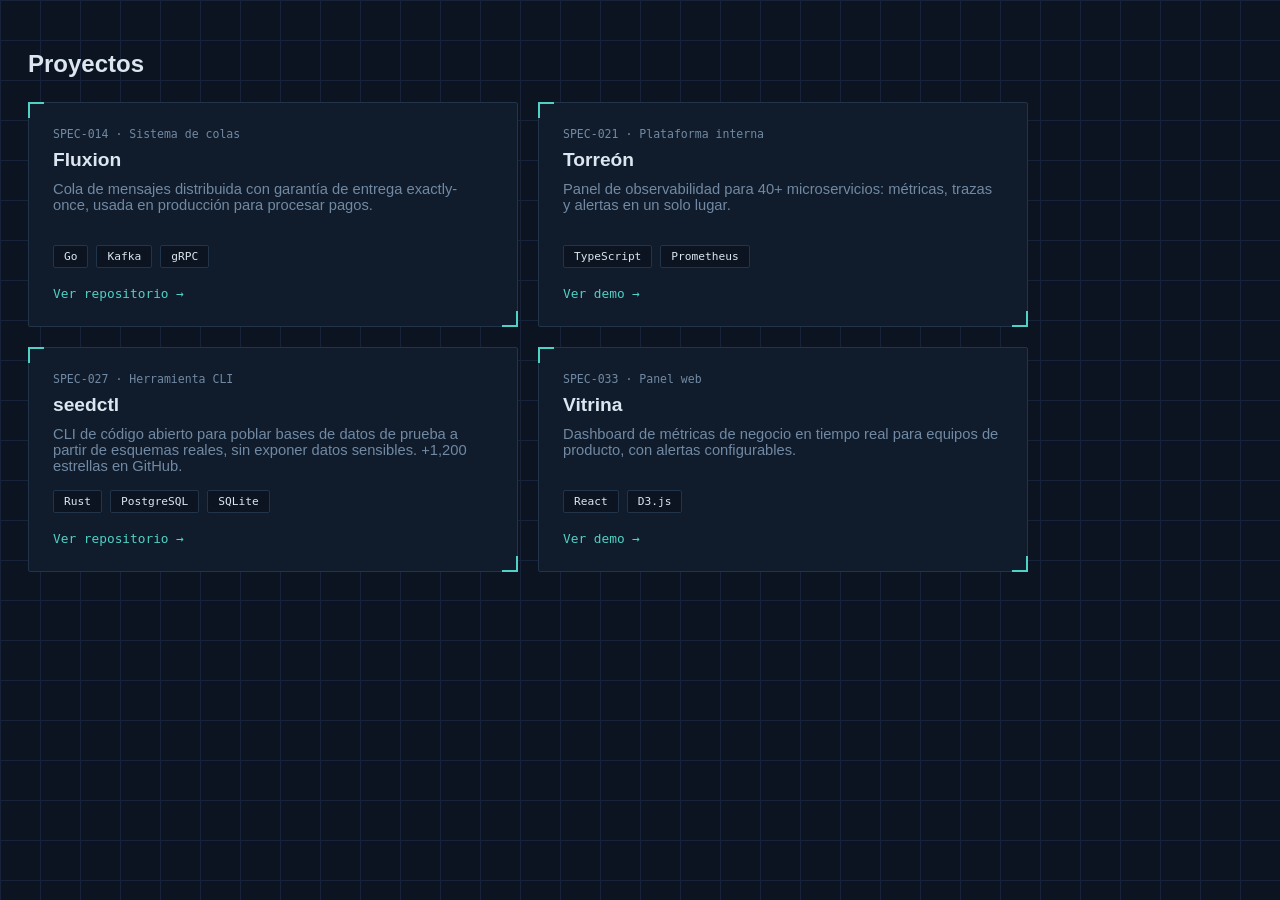
==== ptacticas/index.html @ dab476ff "actualizando portafolio" ====
<!DOCTYPE html>
<html lang="es">
<head>
<meta charset="UTF-8">
<meta name="viewport" content="width=device-width, initial-scale=1.0">
<title>Proyectos — Grid 2x2</title>
<style>
  :root{
    --bg: #0B1420;
    --grid-line: #16233A;
    --panel: #101C2C;
    --panel-edge: #223449;
    --text: #DCE6F0;
    --muted: #7189A3;
    --accent-2: #4FD1C5;
    --mono: 'IBM Plex Mono', monospace;
    --display: 'Space Grotesk', sans-serif;
  }
  *{margin:0; padding:0; box-sizing:border-box;}
  body{
    background:
      linear-gradient(var(--grid-line) 1px, transparent 1px) 0 0/40px 40px,
      linear-gradient(90deg, var(--grid-line) 1px, transparent 1px) 0 0/40px 40px,
      var(--bg);
    color:var(--text);
    font-family:-apple-system, sans-serif;
    padding:50px 28px;
  }
  h2{font-family:var(--display); margin-bottom:24px;}

  /* La clave: grid con 2 columnas y 2 filas explícitas */
  .proj-grid{
    display:grid;
    grid-template-columns: 1fr 1fr;   /* 2 columnas de ancho igual */
    grid-template-rows: 1fr 1fr;      /* 2 filas de alto igual */
    gap:20px;
    max-width:1000px;
  }

  /* En pantallas angostas, cae a 1 columna */
  @media (max-width:700px){
    .proj-grid{grid-template-columns: 1fr;}
  }

  .panel{
    position:relative; background:var(--panel); border:1px solid var(--panel-edge);
    padding:24px; border-radius:2px;
    display:flex; flex-direction:column;
  }
  .panel::before, .panel::after{
    content:""; position:absolute; width:14px; height:14px;
    border:2px solid var(--accent-2);
  }
  .panel::before{top:-1px; left:-1px; border-right:none; border-bottom:none;}
  .panel::after{bottom:-1px; right:-1px; border-left:none; border-top:none;}

  .proj .id{font-family:var(--mono); font-size:0.72rem; color:var(--muted);}
  .proj h3{font-family:var(--display); font-size:1.2rem; margin-top:8px;}
  .proj p{color:var(--muted); margin-top:10px; font-size:0.92rem; flex:1;}
  .specs{display:flex; flex-wrap:wrap; gap:8px; margin-top:16px;}
  .spec{
    font-family:var(--mono); font-size:0.7rem; color:var(--text);
    background:var(--bg); border:1px solid var(--panel-edge);
    padding:4px 10px; border-radius:2px;
  }
  .proj .links{margin-top:16px;}
  .proj .links a{
    font-family:var(--mono); font-size:0.8rem; color:var(--accent-2); text-decoration:none;
  }
  .proj .links a:hover{text-decoration:underline;}
</style>
</head>
<body>

<h2>Proyectos</h2>

<div class="proj-grid">

  <div class="panel proj">
    <div class="id">SPEC-014 · Sistema de colas</div>
    <h3>Fluxion</h3>
    <p>Cola de mensajes distribuida con garantía de entrega exactly-once, usada en producción para procesar pagos.</p>
    <div class="specs">
      <span class="spec">Go</span><span class="spec">Kafka</span><span class="spec">gRPC</span>
    </div>
    <div class="links"><a href="#">Ver repositorio →</a></div>
  </div>

  <div class="panel proj">
    <div class="id">SPEC-021 · Plataforma interna</div>
    <h3>Torreón</h3>
    <p>Panel de observabilidad para 40+ microservicios: métricas, trazas y alertas en un solo lugar.</p>
    <div class="specs">
      <span class="spec">TypeScript</span><span class="spec">Prometheus</span>
    </div>
    <div class="links"><a href="#">Ver demo →</a></div>
  </div>

  <div class="panel proj">
    <div class="id">SPEC-027 · Herramienta CLI</div>
    <h3>seedctl</h3>
    <p>CLI de código abierto para poblar bases de datos de prueba a partir de esquemas reales, sin exponer datos sensibles. +1,200 estrellas en GitHub.</p>
    <div class="specs">
      <span class="spec">Rust</span><span class="spec">PostgreSQL</span><span class="spec">SQLite</span>
    </div>
    <div class="links"><a href="#">Ver repositorio →</a></div>
  </div>

  <div class="panel proj">
    <div class="id">SPEC-033 · Panel web</div>
    <h3>Vitrina</h3>
    <p>Dashboard de métricas de negocio en tiempo real para equipos de producto, con alertas configurables.</p>
    <div class="specs">
      <span class="spec">React</span><span class="spec">D3.js</span>
    </div>
    <div class="links"><a href="#">Ver demo →</a></div>
  </div>

</div>

</body>
</html>
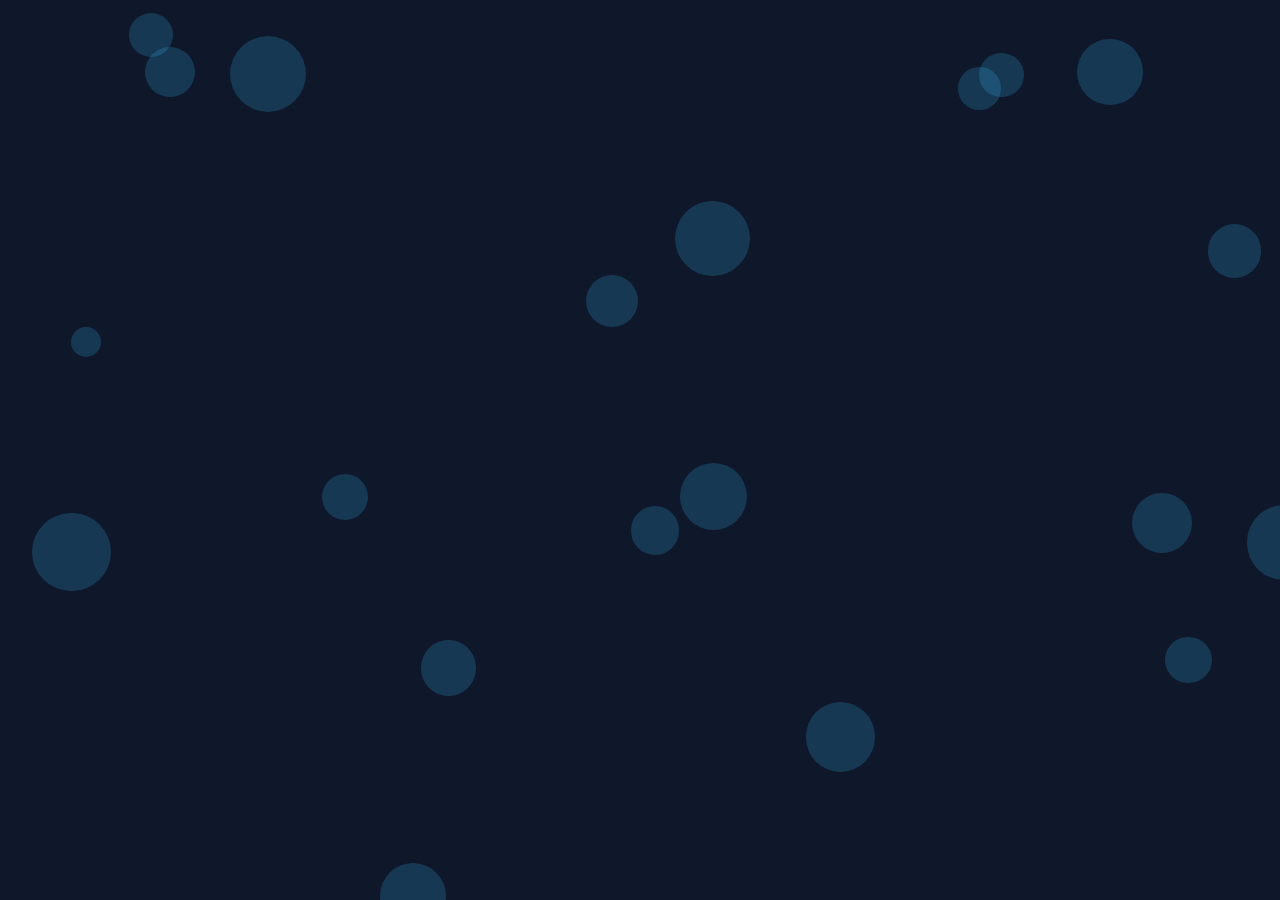
==== commit bce9fc83: "actualizando formulario" ====
--- a/ptacticas/index.html
+++ b/ptacticas/index.html
@@ -1,122 +1,13 @@
 <!DOCTYPE html>
 <html lang="es">
 <head>
-<meta charset="UTF-8">
-<meta name="viewport" content="width=device-width, initial-scale=1.0">
-<title>Proyectos — Grid 2x2</title>
-<style>
-  :root{
-    --bg: #0B1420;
-    --grid-line: #16233A;
-    --panel: #101C2C;
-    --panel-edge: #223449;
-    --text: #DCE6F0;
-    --muted: #7189A3;
-    --accent-2: #4FD1C5;
-    --mono: 'IBM Plex Mono', monospace;
-    --display: 'Space Grotesk', sans-serif;
-  }
-  *{margin:0; padding:0; box-sizing:border-box;}
-  body{
-    background:
-      linear-gradient(var(--grid-line) 1px, transparent 1px) 0 0/40px 40px,
-      linear-gradient(90deg, var(--grid-line) 1px, transparent 1px) 0 0/40px 40px,
-      var(--bg);
-    color:var(--text);
-    font-family:-apple-system, sans-serif;
-    padding:50px 28px;
-  }
-  h2{font-family:var(--display); margin-bottom:24px;}
-
-  /* La clave: grid con 2 columnas y 2 filas explícitas */
-  .proj-grid{
-    display:grid;
-    grid-template-columns: 1fr 1fr;   /* 2 columnas de ancho igual */
-    grid-template-rows: 1fr 1fr;      /* 2 filas de alto igual */
-    gap:20px;
-    max-width:1000px;
-  }
-
-  /* En pantallas angostas, cae a 1 columna */
-  @media (max-width:700px){
-    .proj-grid{grid-template-columns: 1fr;}
-  }
-
-  .panel{
-    position:relative; background:var(--panel); border:1px solid var(--panel-edge);
-    padding:24px; border-radius:2px;
-    display:flex; flex-direction:column;
-  }
-  .panel::before, .panel::after{
-    content:""; position:absolute; width:14px; height:14px;
-    border:2px solid var(--accent-2);
-  }
-  .panel::before{top:-1px; left:-1px; border-right:none; border-bottom:none;}
-  .panel::after{bottom:-1px; right:-1px; border-left:none; border-top:none;}
-
-  .proj .id{font-family:var(--mono); font-size:0.72rem; color:var(--muted);}
-  .proj h3{font-family:var(--display); font-size:1.2rem; margin-top:8px;}
-  .proj p{color:var(--muted); margin-top:10px; font-size:0.92rem; flex:1;}
-  .specs{display:flex; flex-wrap:wrap; gap:8px; margin-top:16px;}
-  .spec{
-    font-family:var(--mono); font-size:0.7rem; color:var(--text);
-    background:var(--bg); border:1px solid var(--panel-edge);
-    padding:4px 10px; border-radius:2px;
-  }
-  .proj .links{margin-top:16px;}
-  .proj .links a{
-    font-family:var(--mono); font-size:0.8rem; color:var(--accent-2); text-decoration:none;
-  }
-  .proj .links a:hover{text-decoration:underline;}
-</style>
+    <meta charset="UTF-8">
+    <title>Fondo Dinámico</title>
+    <link rel="stylesheet" href="stile.css">
 </head>
 <body>
-
-<h2>Proyectos</h2>
-
-<div class="proj-grid">
-
-  <div class="panel proj">
-    <div class="id">SPEC-014 · Sistema de colas</div>
-    <h3>Fluxion</h3>
-    <p>Cola de mensajes distribuida con garantía de entrega exactly-once, usada en producción para procesar pagos.</p>
-    <div class="specs">
-      <span class="spec">Go</span><span class="spec">Kafka</span><span class="spec">gRPC</span>
-    </div>
-    <div class="links"><a href="#">Ver repositorio →</a></div>
-  </div>
-
-  <div class="panel proj">
-    <div class="id">SPEC-021 · Plataforma interna</div>
-    <h3>Torreón</h3>
-    <p>Panel de observabilidad para 40+ microservicios: métricas, trazas y alertas en un solo lugar.</p>
-    <div class="specs">
-      <span class="spec">TypeScript</span><span class="spec">Prometheus</span>
-    </div>
-    <div class="links"><a href="#">Ver demo →</a></div>
-  </div>
-
-  <div class="panel proj">
-    <div class="id">SPEC-027 · Herramienta CLI</div>
-    <h3>seedctl</h3>
-    <p>CLI de código abierto para poblar bases de datos de prueba a partir de esquemas reales, sin exponer datos sensibles. +1,200 estrellas en GitHub.</p>
-    <div class="specs">
-      <span class="spec">Rust</span><span class="spec">PostgreSQL</span><span class="spec">SQLite</span>
-    </div>
-    <div class="links"><a href="#">Ver repositorio →</a></div>
-  </div>
-
-  <div class="panel proj">
-    <div class="id">SPEC-033 · Panel web</div>
-    <h3>Vitrina</h3>
-    <p>Dashboard de métricas de negocio en tiempo real para equipos de producto, con alertas configurables.</p>
-    <div class="specs">
-      <span class="spec">React</span><span class="spec">D3.js</span>
-    </div>
-    <div class="links"><a href="#">Ver demo →</a></div>
-  </div>
-
-</div>
-
+    <div class="background-container" id="bg-container"></div>
+    
+    <script src="fondo.js"></script>
 </body>
-</html>+</html>
--- a/ptacticas/stile.css
+++ b/ptacticas/stile.css
@@ -0,0 +1,32 @@
+* {
+    margin: 0;
+    padding: 0;
+    box-sizing: border-box;
+}
+
+body {
+    height: 100vh;
+    background-color: #0f172a;
+    overflow: hidden;
+}
+
+.background-container {
+    position: fixed;
+    top: 0;
+    left: 0;
+    width: 100%;
+    height: 100%;
+    z-index: -1;
+}
+
+.circle {
+    position: absolute;
+    border-radius: 50%;
+    background: rgba(56, 189, 248, 0.2);
+    animation: float 8s infinite ease-in-out;
+}
+
+@keyframes float {
+    0%, 100% { transform: translateY(0px); }
+    50% { transform: translateY(-30px); }
+}
